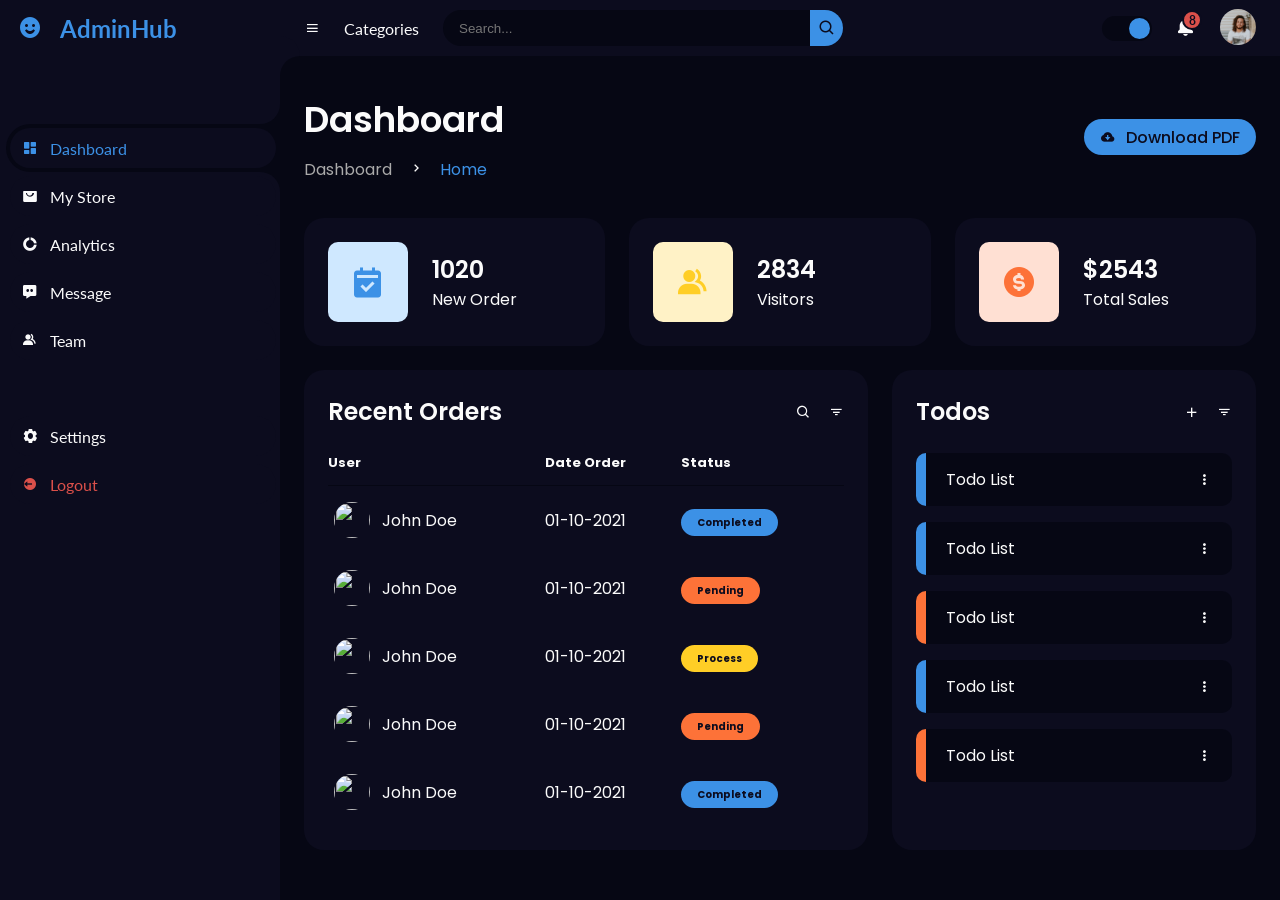
==== AdminHub/dashboard.html @ fdc5835d "Add files via upload" ====
<!DOCTYPE html>
<html lang="en">

<head>
	<meta charset="UTF-8">
	<meta name="viewport" content="width=device-width, initial-scale=1.0">
	<title>Admin-Dashboard</title>
	<!-- Boxicons -->
	<link href='https://unpkg.com/boxicons@2.0.9/css/boxicons.min.css' rel='stylesheet'>
	<!-- My CSS -->
	<link rel="stylesheet" href="css/dashStyle.css">
</head>

<body>


	<!-- SIDEBAR -->
	<section id="sidebar">
		<a href="#" class="brand">
			<i class='bx bxs-smile'></i>
			<span class="text">AdminHub</span>
		</a>
		<ul class="side-menu top">
			<li class="active">
				<a href="#">
					<i class='bx bxs-dashboard'></i>
					<span class="text">Dashboard</span>
				</a>
			</li>
			<li>
				<a href="#">
					<i class='bx bxs-shopping-bag-alt'></i>
					<span class="text">My Store</span>
				</a>
			</li>
			<li>
				<a href="#">
					<i class='bx bxs-doughnut-chart'></i>
					<span class="text">Analytics</span>
				</a>
			</li>
			<li>
				<a href="#">
					<i class='bx bxs-message-dots'></i>
					<span class="text">Message</span>
				</a>
			</li>
			<li>
				<a href="#">
					<i class='bx bxs-group'></i>
					<span class="text">Team</span>
				</a>
			</li>
		</ul>
		<ul class="side-menu">
			<li>
				<a href="#">
					<i class='bx bxs-cog'></i>
					<span class="text">Settings</span>
				</a>
			</li>
			<li>
				<a id="logoutBtn" class="logout" style="cursor: pointer;">
					<i class='bx bxs-log-out-circle'></i>
					<span class="text">Logout</span>
				</a>
			</li>
		</ul>
	</section>
	<!-- SIDEBAR -->

	<!-- CONTENT -->
	<section id="content">
		<!-- NAVBAR -->
		<nav>
			<i class='bx bx-menu'></i>
			<a href="#" class="nav-link">Categories</a>
			<form action="#">
				<div class="form-input">
					<input type="search" placeholder="Search...">
					<button type="submit" class="search-btn"><i class='bx bx-search'></i></button>
				</div>
			</form>
			<input type="checkbox" id="switch-mode" hidden>
			<label for="switch-mode" class="switch-mode"></label>
			<a href="#" class="notification">
				<i class='bx bxs-bell'></i>
				<span class="num">8</span>
			</a>
			<a href="#" class="profile">
				<img src="images/people.png">
			</a>
		</nav>
		<!-- NAVBAR -->

		<!-- MAIN -->
		<main>
			<div class="head-title">
				<div class="left">
					<h1>Dashboard</h1>
					<ul class="breadcrumb">
						<li>
							<a href="#">Dashboard</a>
						</li>
						<li><i class='bx bx-chevron-right'></i></li>
						<li>
							<a class="active" href="#">Home</a>
						</li>
					</ul>
				</div>
				<a href="#" class="btn-download">
					<i class='bx bxs-cloud-download'></i>
					<span class="text">Download PDF</span>
				</a>
			</div>

			<ul class="box-info">
				<li>
					<i class='bx bxs-calendar-check'></i>
					<span class="text">
						<h3>1020</h3>
						<p>New Order</p>
					</span>
				</li>
				<li>
					<i class='bx bxs-group'></i>
					<span class="text">
						<h3>2834</h3>
						<p>Visitors</p>
					</span>
				</li>
				<li>
					<i class='bx bxs-dollar-circle'></i>
					<span class="text">
						<h3>$2543</h3>
						<p>Total Sales</p>
					</span>
				</li>
			</ul>


			<div class="table-data">
				<div class="order">
					<div class="head">
						<h3>Recent Orders</h3>
						<i class='bx bx-search'></i>
						<i class='bx bx-filter'></i>
					</div>
					<table>
						<thead>
							<tr>
								<th>User</th>
								<th>Date Order</th>
								<th>Status</th>
							</tr>
						</thead>
						<tbody>
							<tr>
								<td>
									<img src="img/people.png">
									<p>John Doe</p>
								</td>
								<td>01-10-2021</td>
								<td><span class="status completed">Completed</span></td>
							</tr>
							<tr>
								<td>
									<img src="img/people.png">
									<p>John Doe</p>
								</td>
								<td>01-10-2021</td>
								<td><span class="status pending">Pending</span></td>
							</tr>
							<tr>
								<td>
									<img src="img/people.png">
									<p>John Doe</p>
								</td>
								<td>01-10-2021</td>
								<td><span class="status process">Process</span></td>
							</tr>
							<tr>
								<td>
									<img src="img/people.png">
									<p>John Doe</p>
								</td>
								<td>01-10-2021</td>
								<td><span class="status pending">Pending</span></td>
							</tr>
							<tr>
								<td>
									<img src="img/people.png">
									<p>John Doe</p>
								</td>
								<td>01-10-2021</td>
								<td><span class="status completed">Completed</span></td>
							</tr>
						</tbody>
					</table>
				</div>
				<div class="todo">
					<div class="head">
						<h3>Todos</h3>
						<i class='bx bx-plus'></i>
						<i class='bx bx-filter'></i>
					</div>
					<ul class="todo-list">
						<li class="completed">
							<p>Todo List</p>
							<i class='bx bx-dots-vertical-rounded'></i>
						</li>
						<li class="completed">
							<p>Todo List</p>
							<i class='bx bx-dots-vertical-rounded'></i>
						</li>
						<li class="not-completed">
							<p>Todo List</p>
							<i class='bx bx-dots-vertical-rounded'></i>
						</li>
						<li class="completed">
							<p>Todo List</p>
							<i class='bx bx-dots-vertical-rounded'></i>
						</li>
						<li class="not-completed">
							<p>Todo List</p>
							<i class='bx bx-dots-vertical-rounded'></i>
						</li>
					</ul>
				</div>
			</div>
		</main>
		<!-- MAIN -->
	</section>
	<!-- CONTENT -->

	<script src="js/dashScript.js"></script>
	<script src="https://cdn.jsdelivr.net/npm/sweetalert2@11"></script>
	<script src="js/logout.js"></script>
	
</body>

</html>
---- AdminHub/css/dashStyle.css ----
@import url('https://fonts.googleapis.com/css2?family=Lato:wght@400;700&family=Poppins:wght@400;500;600;700&display=swap');

* {
	margin: 0;
	padding: 0;
	box-sizing: border-box;
}

a {
	text-decoration: none;
}

li {
	list-style: none;
}

:root {
	--poppins: 'Poppins', sans-serif;
	--lato: 'Lato', sans-serif;

	--light: #F9F9F9;
	--blue: #3C91E6;
	--light-blue: #CFE8FF;
	--grey: #eee;
	--dark-grey: #AAAAAA;
	--dark: #342E37;
	--red: #DB504A;
	--yellow: #FFCE26;
	--light-yellow: #FFF2C6;
	--orange: #FD7238;
	--light-orange: #FFE0D3;
}

html {
	overflow-x: hidden;
}

body.dark {
	--light: #0C0C1E;
	--grey: #060714;
	--dark: #FBFBFB;
}

body {
	background: var(--grey);
	overflow-x: hidden;
}

/* SIDEBAR */
#sidebar {
	position: fixed;
	top: 0;
	left: 0;
	width: 280px;
	height: 100%;
	background: var(--light);
	z-index: 2000;
	font-family: var(--lato);
	transition: .3s ease;
	overflow-x: hidden;
	scrollbar-width: none;
}
#sidebar::--webkit-scrollbar {
	display: none;
}
#sidebar.hide {
	width: 60px;
}
#sidebar .brand {
	font-size: 24px;
	font-weight: 700;
	height: 56px;
	display: flex;
	align-items: center;
	color: var(--blue);
	position: sticky;
	top: 0;
	left: 0;
	background: var(--light);
	z-index: 500;
	padding-bottom: 20px;
	box-sizing: content-box;
}
#sidebar .brand .bx {
	min-width: 60px;
	display: flex;
	justify-content: center;
}
#sidebar .side-menu {
	width: 100%;
	margin-top: 48px;
}
#sidebar .side-menu li {
	height: 48px;
	background: transparent;
	margin-left: 6px;
	border-radius: 48px 0 0 48px;
	padding: 4px;
}
#sidebar .side-menu li.active {
	background: var(--grey);
	position: relative;
}
#sidebar .side-menu li.active::before {
	content: '';
	position: absolute;
	width: 40px;
	height: 40px;
	border-radius: 50%;
	top: -40px;
	right: 0;
	box-shadow: 20px 20px 0 var(--grey);
	z-index: -1;
}
#sidebar .side-menu li.active::after {
	content: '';
	position: absolute;
	width: 40px;
	height: 40px;
	border-radius: 50%;
	bottom: -40px;
	right: 0;
	box-shadow: 20px -20px 0 var(--grey);
	z-index: -1;
}
#sidebar .side-menu li a {
	width: 100%;
	height: 100%;
	background: var(--light);
	display: flex;
	align-items: center;
	border-radius: 48px;
	font-size: 16px;
	color: var(--dark);
	white-space: nowrap;
	overflow-x: hidden;
}
#sidebar .side-menu.top li.active a {
	color: var(--blue);
}
#sidebar.hide .side-menu li a {
	width: calc(48px - (4px * 2));
	transition: width .3s ease;
}
#sidebar .side-menu li a.logout {
	color: var(--red);
}
#sidebar .side-menu.top li a:hover {
	color: var(--blue);
}
#sidebar .side-menu li a .bx {
	min-width: calc(60px  - ((4px + 6px) * 2));
	display: flex;
	justify-content: center;
}
/* SIDEBAR */





/* CONTENT */
#content {
	position: relative;
	width: calc(100% - 280px);
	left: 280px;
	transition: .3s ease;
}
#sidebar.hide ~ #content {
	width: calc(100% - 60px);
	left: 60px;
}




/* NAVBAR */
#content nav {
	height: 56px;
	background: var(--light);
	padding: 0 24px;
	display: flex;
	align-items: center;
	grid-gap: 24px;
	font-family: var(--lato);
	position: sticky;
	top: 0;
	left: 0;
	z-index: 1000;
}
#content nav::before {
	content: '';
	position: absolute;
	width: 40px;
	height: 40px;
	bottom: -40px;
	left: 0;
	border-radius: 50%;
	box-shadow: -20px -20px 0 var(--light);
}
#content nav a {
	color: var(--dark);
}
#content nav .bx.bx-menu {
	cursor: pointer;
	color: var(--dark);
}
#content nav .nav-link {
	font-size: 16px;
	transition: .3s ease;
}
#content nav .nav-link:hover {
	color: var(--blue);
}
#content nav form {
	max-width: 400px;
	width: 100%;
	margin-right: auto;
}
#content nav form .form-input {
	display: flex;
	align-items: center;
	height: 36px;
}
#content nav form .form-input input {
	flex-grow: 1;
	padding: 0 16px;
	height: 100%;
	border: none;
	background: var(--grey);
	border-radius: 36px 0 0 36px;
	outline: none;
	width: 100%;
	color: var(--dark);
}
#content nav form .form-input button {
	width: 36px;
	height: 100%;
	display: flex;
	justify-content: center;
	align-items: center;
	background: var(--blue);
	color: var(--light);
	font-size: 18px;
	border: none;
	outline: none;
	border-radius: 0 36px 36px 0;
	cursor: pointer;
}
#content nav .notification {
	font-size: 20px;
	position: relative;
}
#content nav .notification .num {
	position: absolute;
	top: -6px;
	right: -6px;
	width: 20px;
	height: 20px;
	border-radius: 50%;
	border: 2px solid var(--light);
	background: var(--red);
	color: var(--light);
	font-weight: 700;
	font-size: 12px;
	display: flex;
	justify-content: center;
	align-items: center;
}
#content nav .profile img {
	width: 36px;
	height: 36px;
	object-fit: cover;
	border-radius: 50%;
}
#content nav .switch-mode {
	display: block;
	min-width: 50px;
	height: 25px;
	border-radius: 25px;
	background: var(--grey);
	cursor: pointer;
	position: relative;
}
#content nav .switch-mode::before {
	content: '';
	position: absolute;
	top: 2px;
	left: 2px;
	bottom: 2px;
	width: calc(25px - 4px);
	background: var(--blue);
	border-radius: 50%;
	transition: all .3s ease;
}
#content nav #switch-mode:checked + .switch-mode::before {
	left: calc(100% - (25px - 4px) - 2px);
}
/* NAVBAR */





/* MAIN */
#content main {
	width: 100%;
	padding: 36px 24px;
	font-family: var(--poppins);
	max-height: calc(100vh - 56px);
	overflow-y: auto;
}
#content main .head-title {
	display: flex;
	align-items: center;
	justify-content: space-between;
	grid-gap: 16px;
	flex-wrap: wrap;
}
#content main .head-title .left h1 {
	font-size: 36px;
	font-weight: 600;
	margin-bottom: 10px;
	color: var(--dark);
}
#content main .head-title .left .breadcrumb {
	display: flex;
	align-items: center;
	grid-gap: 16px;
}
#content main .head-title .left .breadcrumb li {
	color: var(--dark);
}
#content main .head-title .left .breadcrumb li a {
	color: var(--dark-grey);
	pointer-events: none;
}
#content main .head-title .left .breadcrumb li a.active {
	color: var(--blue);
	pointer-events: unset;
}
#content main .head-title .btn-download {
	height: 36px;
	padding: 0 16px;
	border-radius: 36px;
	background: var(--blue);
	color: var(--light);
	display: flex;
	justify-content: center;
	align-items: center;
	grid-gap: 10px;
	font-weight: 500;
}




#content main .box-info {
	display: grid;
	grid-template-columns: repeat(auto-fit, minmax(240px, 1fr));
	grid-gap: 24px;
	margin-top: 36px;
}
#content main .box-info li {
	padding: 24px;
	background: var(--light);
	border-radius: 20px;
	display: flex;
	align-items: center;
	grid-gap: 24px;
}
#content main .box-info li .bx {
	width: 80px;
	height: 80px;
	border-radius: 10px;
	font-size: 36px;
	display: flex;
	justify-content: center;
	align-items: center;
}
#content main .box-info li:nth-child(1) .bx {
	background: var(--light-blue);
	color: var(--blue);
}
#content main .box-info li:nth-child(2) .bx {
	background: var(--light-yellow);
	color: var(--yellow);
}
#content main .box-info li:nth-child(3) .bx {
	background: var(--light-orange);
	color: var(--orange);
}
#content main .box-info li .text h3 {
	font-size: 24px;
	font-weight: 600;
	color: var(--dark);
}
#content main .box-info li .text p {
	color: var(--dark);	
}





#content main .table-data {
	display: flex;
	flex-wrap: wrap;
	grid-gap: 24px;
	margin-top: 24px;
	width: 100%;
	color: var(--dark);
}
#content main .table-data > div {
	border-radius: 20px;
	background: var(--light);
	padding: 24px;
	overflow-x: auto;
}
#content main .table-data .head {
	display: flex;
	align-items: center;
	grid-gap: 16px;
	margin-bottom: 24px;
}
#content main .table-data .head h3 {
	margin-right: auto;
	font-size: 24px;
	font-weight: 600;
}
#content main .table-data .head .bx {
	cursor: pointer;
}

#content main .table-data .order {
	flex-grow: 1;
	flex-basis: 500px;
}
#content main .table-data .order table {
	width: 100%;
	border-collapse: collapse;
}
#content main .table-data .order table th {
	padding-bottom: 12px;
	font-size: 13px;
	text-align: left;
	border-bottom: 1px solid var(--grey);
}
#content main .table-data .order table td {
	padding: 16px 0;
}
#content main .table-data .order table tr td:first-child {
	display: flex;
	align-items: center;
	grid-gap: 12px;
	padding-left: 6px;
}
#content main .table-data .order table td img {
	width: 36px;
	height: 36px;
	border-radius: 50%;
	object-fit: cover;
}
#content main .table-data .order table tbody tr:hover {
	background: var(--grey);
}
#content main .table-data .order table tr td .status {
	font-size: 10px;
	padding: 6px 16px;
	color: var(--light);
	border-radius: 20px;
	font-weight: 700;
}
#content main .table-data .order table tr td .status.completed {
	background: var(--blue);
}
#content main .table-data .order table tr td .status.process {
	background: var(--yellow);
}
#content main .table-data .order table tr td .status.pending {
	background: var(--orange);
}


#content main .table-data .todo {
	flex-grow: 1;
	flex-basis: 300px;
}
#content main .table-data .todo .todo-list {
	width: 100%;
}
#content main .table-data .todo .todo-list li {
	width: 100%;
	margin-bottom: 16px;
	background: var(--grey);
	border-radius: 10px;
	padding: 14px 20px;
	display: flex;
	justify-content: space-between;
	align-items: center;
}
#content main .table-data .todo .todo-list li .bx {
	cursor: pointer;
}
#content main .table-data .todo .todo-list li.completed {
	border-left: 10px solid var(--blue);
}
#content main .table-data .todo .todo-list li.not-completed {
	border-left: 10px solid var(--orange);
}
#content main .table-data .todo .todo-list li:last-child {
	margin-bottom: 0;
}
/* MAIN */
/* CONTENT */









@media screen and (max-width: 768px) {
	#sidebar {
		width: 200px;
	}

	#content {
		width: calc(100% - 60px);
		left: 200px;
	}

	#content nav .nav-link {
		display: none;
	}
}






@media screen and (max-width: 576px) {
	#content nav form .form-input input {
		display: none;
	}

	#content nav form .form-input button {
		width: auto;
		height: auto;
		background: transparent;
		border-radius: none;
		color: var(--dark);
	}

	#content nav form.show .form-input input {
		display: block;
		width: 100%;
	}
	#content nav form.show .form-input button {
		width: 36px;
		height: 100%;
		border-radius: 0 36px 36px 0;
		color: var(--light);
		background: var(--red);
	}

	#content nav form.show ~ .notification,
	#content nav form.show ~ .profile {
		display: none;
	}

	#content main .box-info {
		grid-template-columns: 1fr;
	}

	#content main .table-data .head {
		min-width: 420px;
	}
	#content main .table-data .order table {
		min-width: 420px;
	}
	#content main .table-data .todo .todo-list {
		min-width: 420px;
	}
}
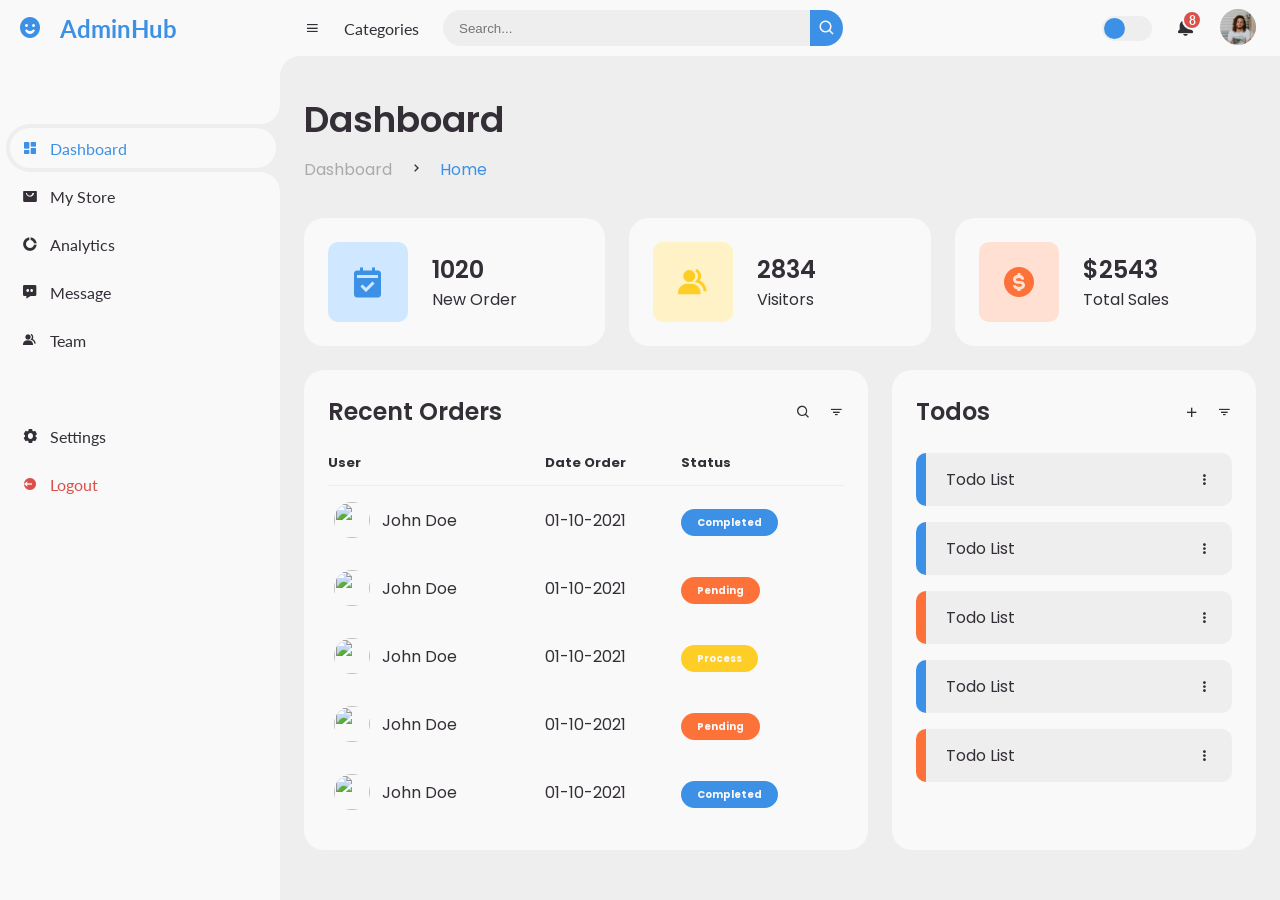
==== commit 909e6519: "Add files via upload" ====
--- a/AdminHub/dashboard.html
+++ b/AdminHub/dashboard.html
@@ -8,12 +8,10 @@
 	<!-- Boxicons -->
 	<link href='https://unpkg.com/boxicons@2.0.9/css/boxicons.min.css' rel='stylesheet'>
 	<!-- My CSS -->
-	<link rel="stylesheet" href="css/dashStyle.css">
+	<link rel="stylesheet" href="css/theme.css">
 </head>
 
 <body>
-
-
 	<!-- SIDEBAR -->
 	<section id="sidebar">
 		<a href="#" class="brand">
@@ -52,7 +50,7 @@
 				</a>
 			</li>
 		</ul>
-		<ul class="side-menu">
+		<ul class="side-menu top">
 			<li>
 				<a href="#">
 					<i class='bx bxs-cog'></i>
@@ -108,10 +106,10 @@
 						</li>
 					</ul>
 				</div>
-				<a href="#" class="btn-download">
+				<!-- <a href="#" class="btn-download">
 					<i class='bx bxs-cloud-download'></i>
 					<span class="text">Download PDF</span>
-				</a>
+				</a> -->
 			</div>
 
 			<ul class="box-info">
--- a/AdminHub/css/theme.css
+++ b/AdminHub/css/theme.css
@@ -0,0 +1,632 @@
+@import url('https://fonts.googleapis.com/css2?family=Lato:wght@400;700&family=Poppins:wght@400;500;600;700&display=swap');
+
+* {
+	margin: 0;
+	padding: 0;
+	box-sizing: border-box;
+}
+
+a {
+	text-decoration: none;
+}
+
+li {
+	list-style: none;
+}
+
+:root {
+	--poppins: 'Poppins', sans-serif;
+	--lato: 'Lato', sans-serif;
+
+	--light: #F9F9F9;
+	--blue: #3C91E6;
+	--light-blue: #CFE8FF;
+	--grey: #eee;
+	--dark-grey: #AAAAAA;
+	--dark: #342E37;
+	--red: #DB504A;
+	--yellow: #FFCE26;
+	--light-yellow: #FFF2C6;
+	--orange: #FD7238;
+	--light-orange: #FFE0D3;
+}
+
+html {
+	overflow-x: hidden;
+}
+
+body.dark {
+	--light: #0C0C1E;
+	--grey: #060714;
+	--dark: #FBFBFB;
+}
+
+body {
+	background: var(--grey);
+	overflow-x: hidden;
+}
+
+/* SIDEBAR */
+#sidebar {
+	position: fixed;
+	top: 0;
+	left: 0;
+	width: 280px;
+	height: 100%;
+	background: var(--light);
+	z-index: 2000;
+	font-family: var(--lato);
+	transition: .3s ease;
+	overflow-x: hidden;
+	scrollbar-width: none;
+}
+
+#sidebar::--webkit-scrollbar {
+	display: none;
+}
+
+#sidebar.hide {
+	width: 60px;
+}
+
+#sidebar .brand {
+	font-size: 24px;
+	font-weight: 700;
+	height: 56px;
+	display: flex;
+	align-items: center;
+	color: var(--blue);
+	position: sticky;
+	top: 0;
+	left: 0;
+	background: var(--light);
+	z-index: 500;
+	padding-bottom: 20px;
+	box-sizing: content-box;
+}
+
+#sidebar .brand .bx {
+	min-width: 60px;
+	display: flex;
+	justify-content: center;
+}
+
+#sidebar .side-menu {
+	width: 100%;
+	margin-top: 48px;
+}
+
+#sidebar .side-menu li {
+	height: 48px;
+	background: transparent;
+	margin-left: 6px;
+	border-radius: 48px 0 0 48px;
+	padding: 4px;
+}
+
+#sidebar .side-menu li.active {
+	background: var(--grey);
+	position: relative;
+}
+
+#sidebar .side-menu li.active::before {
+	content: '';
+	position: absolute;
+	width: 40px;
+	height: 40px;
+	border-radius: 50%;
+	top: -40px;
+	right: 0;
+	box-shadow: 20px 20px 0 var(--grey);
+	z-index: -1;
+}
+
+#sidebar .side-menu li.active::after {
+	content: '';
+	position: absolute;
+	width: 40px;
+	height: 40px;
+	border-radius: 50%;
+	bottom: -40px;
+	right: 0;
+	box-shadow: 20px -20px 0 var(--grey);
+	z-index: -1;
+}
+
+#sidebar .side-menu li a {
+	width: 100%;
+	height: 100%;
+	background: var(--light);
+	display: flex;
+	align-items: center;
+	border-radius: 48px;
+	font-size: 16px;
+	color: var(--dark);
+	white-space: nowrap;
+	overflow-x: hidden;
+}
+
+#sidebar .side-menu.top li.active a {
+	color: var(--blue);
+}
+
+#sidebar.hide .side-menu li a {
+	width: calc(48px - (4px * 2));
+	transition: width .3s ease;
+}
+
+#sidebar .side-menu li a.logout {
+	color: var(--red);
+}
+
+#sidebar .side-menu.top li a:hover {
+	background-color: var(--blue);
+	color: var(--light);
+}
+
+#sidebar .side-menu li a .bx {
+	min-width: calc(60px - ((4px + 6px) * 2));
+	display: flex;
+	justify-content: center;
+}
+
+/* SIDEBAR */
+
+/* CONTENT */
+#content {
+	position: relative;
+	width: calc(100% - 280px);
+	left: 280px;
+	transition: .3s ease;
+}
+
+#sidebar.hide~#content {
+	width: calc(100% - 60px);
+	left: 60px;
+}
+
+/* NAVBAR */
+#content nav {
+	height: 56px;
+	background: var(--light);
+	padding: 0 24px;
+	display: flex;
+	align-items: center;
+	grid-gap: 24px;
+	font-family: var(--lato);
+	position: sticky;
+	top: 0;
+	left: 0;
+	z-index: 1000;
+}
+
+#content nav::before {
+	content: '';
+	position: absolute;
+	width: 40px;
+	height: 40px;
+	bottom: -40px;
+	left: 0;
+	border-radius: 50%;
+	box-shadow: -20px -20px 0 var(--light);
+}
+
+#content nav a {
+	color: var(--dark);
+}
+
+#content nav .bx.bx-menu {
+	cursor: pointer;
+	color: var(--dark);
+}
+
+#content nav .nav-link {
+	font-size: 16px;
+	transition: .3s ease;
+}
+
+#content nav .nav-link:hover {
+	color: var(--blue);
+}
+
+#content nav form {
+	max-width: 400px;
+	width: 100%;
+	margin-right: auto;
+}
+
+#content nav form .form-input {
+	display: flex;
+	align-items: center;
+	height: 36px;
+}
+
+#content nav form .form-input input {
+	flex-grow: 1;
+	padding: 0 16px;
+	height: 100%;
+	border: none;
+	background: var(--grey);
+	border-radius: 36px 0 0 36px;
+	outline: none;
+	width: 100%;
+	color: var(--dark);
+}
+
+#content nav form .form-input button {
+	width: 36px;
+	height: 100%;
+	display: flex;
+	justify-content: center;
+	align-items: center;
+	background: var(--blue);
+	color: var(--light);
+	font-size: 18px;
+	border: none;
+	outline: none;
+	border-radius: 0 36px 36px 0;
+	cursor: pointer;
+}
+
+#content nav .notification {
+	font-size: 20px;
+	position: relative;
+}
+
+#content nav .notification .num {
+	position: absolute;
+	top: -6px;
+	right: -6px;
+	width: 20px;
+	height: 20px;
+	border-radius: 50%;
+	border: 2px solid var(--light);
+	background: var(--red);
+	color: var(--light);
+	font-weight: 700;
+	font-size: 12px;
+	display: flex;
+	justify-content: center;
+	align-items: center;
+}
+
+#content nav .profile img {
+	width: 36px;
+	height: 36px;
+	object-fit: cover;
+	border-radius: 50%;
+}
+
+#content nav .switch-mode {
+	display: block;
+	min-width: 50px;
+	height: 25px;
+	border-radius: 25px;
+	background: var(--grey);
+	cursor: pointer;
+	position: relative;
+}
+
+#content nav .switch-mode::before {
+	content: '';
+	position: absolute;
+	top: 2px;
+	left: 2px;
+	bottom: 2px;
+	width: calc(25px - 4px);
+	background: var(--blue);
+	border-radius: 50%;
+	transition: all .3s ease;
+}
+
+#content nav #switch-mode:checked+.switch-mode::before {
+	left: calc(100% - (25px - 4px) - 2px);
+}
+
+/* NAVBAR */
+
+/* MAIN */
+#content main {
+	width: 100%;
+	padding: 36px 24px;
+	font-family: var(--poppins);
+	max-height: calc(100vh - 56px);
+	overflow-y: auto;
+}
+
+#content main .head-title {
+	display: flex;
+	align-items: center;
+	justify-content: space-between;
+	grid-gap: 16px;
+	flex-wrap: wrap;
+}
+
+#content main .head-title .left h1 {
+	font-size: 36px;
+	font-weight: 600;
+	margin-bottom: 10px;
+	color: var(--dark);
+}
+
+#content main .head-title .left .breadcrumb {
+	display: flex;
+	align-items: center;
+	grid-gap: 16px;
+}
+
+#content main .head-title .left .breadcrumb li {
+	color: var(--dark);
+}
+
+#content main .head-title .left .breadcrumb li a {
+	color: var(--dark-grey);
+	pointer-events: none;
+}
+
+#content main .head-title .left .breadcrumb li a.active {
+	color: var(--blue);
+	pointer-events: unset;
+}
+
+#content main .head-title .btn-download {
+	height: 36px;
+	padding: 0 16px;
+	border-radius: 36px;
+	background: var(--blue);
+	color: var(--light);
+	display: flex;
+	justify-content: center;
+	align-items: center;
+	grid-gap: 10px;
+	font-weight: 500;
+}
+
+#content main .box-info {
+	display: grid;
+	grid-template-columns: repeat(auto-fit, minmax(240px, 1fr));
+	grid-gap: 24px;
+	margin-top: 36px;
+}
+
+#content main .box-info li {
+	padding: 24px;
+	background: var(--light);
+	border-radius: 20px;
+	display: flex;
+	align-items: center;
+	grid-gap: 24px;
+}
+
+#content main .box-info li .bx {
+	width: 80px;
+	height: 80px;
+	border-radius: 10px;
+	font-size: 36px;
+	display: flex;
+	justify-content: center;
+	align-items: center;
+}
+
+#content main .box-info li:nth-child(1) .bx {
+	background: var(--light-blue);
+	color: var(--blue);
+}
+
+#content main .box-info li:nth-child(2) .bx {
+	background: var(--light-yellow);
+	color: var(--yellow);
+}
+
+#content main .box-info li:nth-child(3) .bx {
+	background: var(--light-orange);
+	color: var(--orange);
+}
+
+#content main .box-info li .text h3 {
+	font-size: 24px;
+	font-weight: 600;
+	color: var(--dark);
+}
+
+#content main .box-info li .text p {
+	color: var(--dark);
+}
+
+#content main .table-data {
+	display: flex;
+	flex-wrap: wrap;
+	grid-gap: 24px;
+	margin-top: 24px;
+	width: 100%;
+	color: var(--dark);
+}
+
+#content main .table-data>div {
+	border-radius: 20px;
+	background: var(--light);
+	padding: 24px;
+	overflow-x: auto;
+}
+
+#content main .table-data .head {
+	display: flex;
+	align-items: center;
+	grid-gap: 16px;
+	margin-bottom: 24px;
+}
+
+#content main .table-data .head h3 {
+	margin-right: auto;
+	font-size: 24px;
+	font-weight: 600;
+}
+
+#content main .table-data .head .bx {
+	cursor: pointer;
+}
+
+#content main .table-data .order {
+	flex-grow: 1;
+	flex-basis: 500px;
+}
+
+#content main .table-data .order table {
+	width: 100%;
+	border-collapse: collapse;
+}
+
+#content main .table-data .order table th {
+	padding-bottom: 12px;
+	font-size: 13px;
+	text-align: left;
+	border-bottom: 1px solid var(--grey);
+}
+
+#content main .table-data .order table td {
+	padding: 16px 0;
+}
+
+#content main .table-data .order table tr td:first-child {
+	display: flex;
+	align-items: center;
+	grid-gap: 12px;
+	padding-left: 6px;
+}
+
+#content main .table-data .order table td img {
+	width: 36px;
+	height: 36px;
+	border-radius: 50%;
+	object-fit: cover;
+}
+
+#content main .table-data .order table tbody tr:hover {
+	background: var(--grey);
+}
+
+#content main .table-data .order table tr td .status {
+	font-size: 10px;
+	padding: 6px 16px;
+	color: var(--light);
+	border-radius: 20px;
+	font-weight: 700;
+}
+
+#content main .table-data .order table tr td .status.completed {
+	background: var(--blue);
+}
+
+#content main .table-data .order table tr td .status.process {
+	background: var(--yellow);
+}
+
+#content main .table-data .order table tr td .status.pending {
+	background: var(--orange);
+}
+
+#content main .table-data .todo {
+	flex-grow: 1;
+	flex-basis: 300px;
+}
+
+#content main .table-data .todo .todo-list {
+	width: 100%;
+}
+
+#content main .table-data .todo .todo-list li {
+	width: 100%;
+	margin-bottom: 16px;
+	background: var(--grey);
+	border-radius: 10px;
+	padding: 14px 20px;
+	display: flex;
+	justify-content: space-between;
+	align-items: center;
+}
+
+#content main .table-data .todo .todo-list li .bx {
+	cursor: pointer;
+}
+
+#content main .table-data .todo .todo-list li.completed {
+	border-left: 10px solid var(--blue);
+}
+
+#content main .table-data .todo .todo-list li.not-completed {
+	border-left: 10px solid var(--orange);
+}
+
+#content main .table-data .todo .todo-list li:last-child {
+	margin-bottom: 0;
+}
+
+/* MAIN */
+/* CONTENT */
+@media screen and (max-width: 768px) {
+	#sidebar {
+		width: 200px;
+	}
+
+	#content {
+		width: calc(100% - 60px);
+		left: 200px;
+	}
+
+	#content nav .nav-link {
+		display: none;
+	}
+}
+
+
+
+
+
+
+@media screen and (max-width: 576px) {
+	#content nav form .form-input input {
+		display: none;
+	}
+
+	#content nav form .form-input button {
+		width: auto;
+		height: auto;
+		background: transparent;
+		border-radius: none;
+		color: var(--dark);
+	}
+
+	#content nav form.show .form-input input {
+		display: block;
+		width: 100%;
+	}
+
+	#content nav form.show .form-input button {
+		width: 36px;
+		height: 100%;
+		border-radius: 0 36px 36px 0;
+		color: var(--light);
+		background: var(--red);
+	}
+
+	#content nav form.show~.notification,
+	#content nav form.show~.profile {
+		display: none;
+	}
+
+	#content main .box-info {
+		grid-template-columns: 1fr;
+	}
+
+	#content main .table-data .head {
+		min-width: 420px;
+	}
+
+	#content main .table-data .order table {
+		min-width: 420px;
+	}
+
+	#content main .table-data .todo .todo-list {
+		min-width: 420px;
+	}
+}
